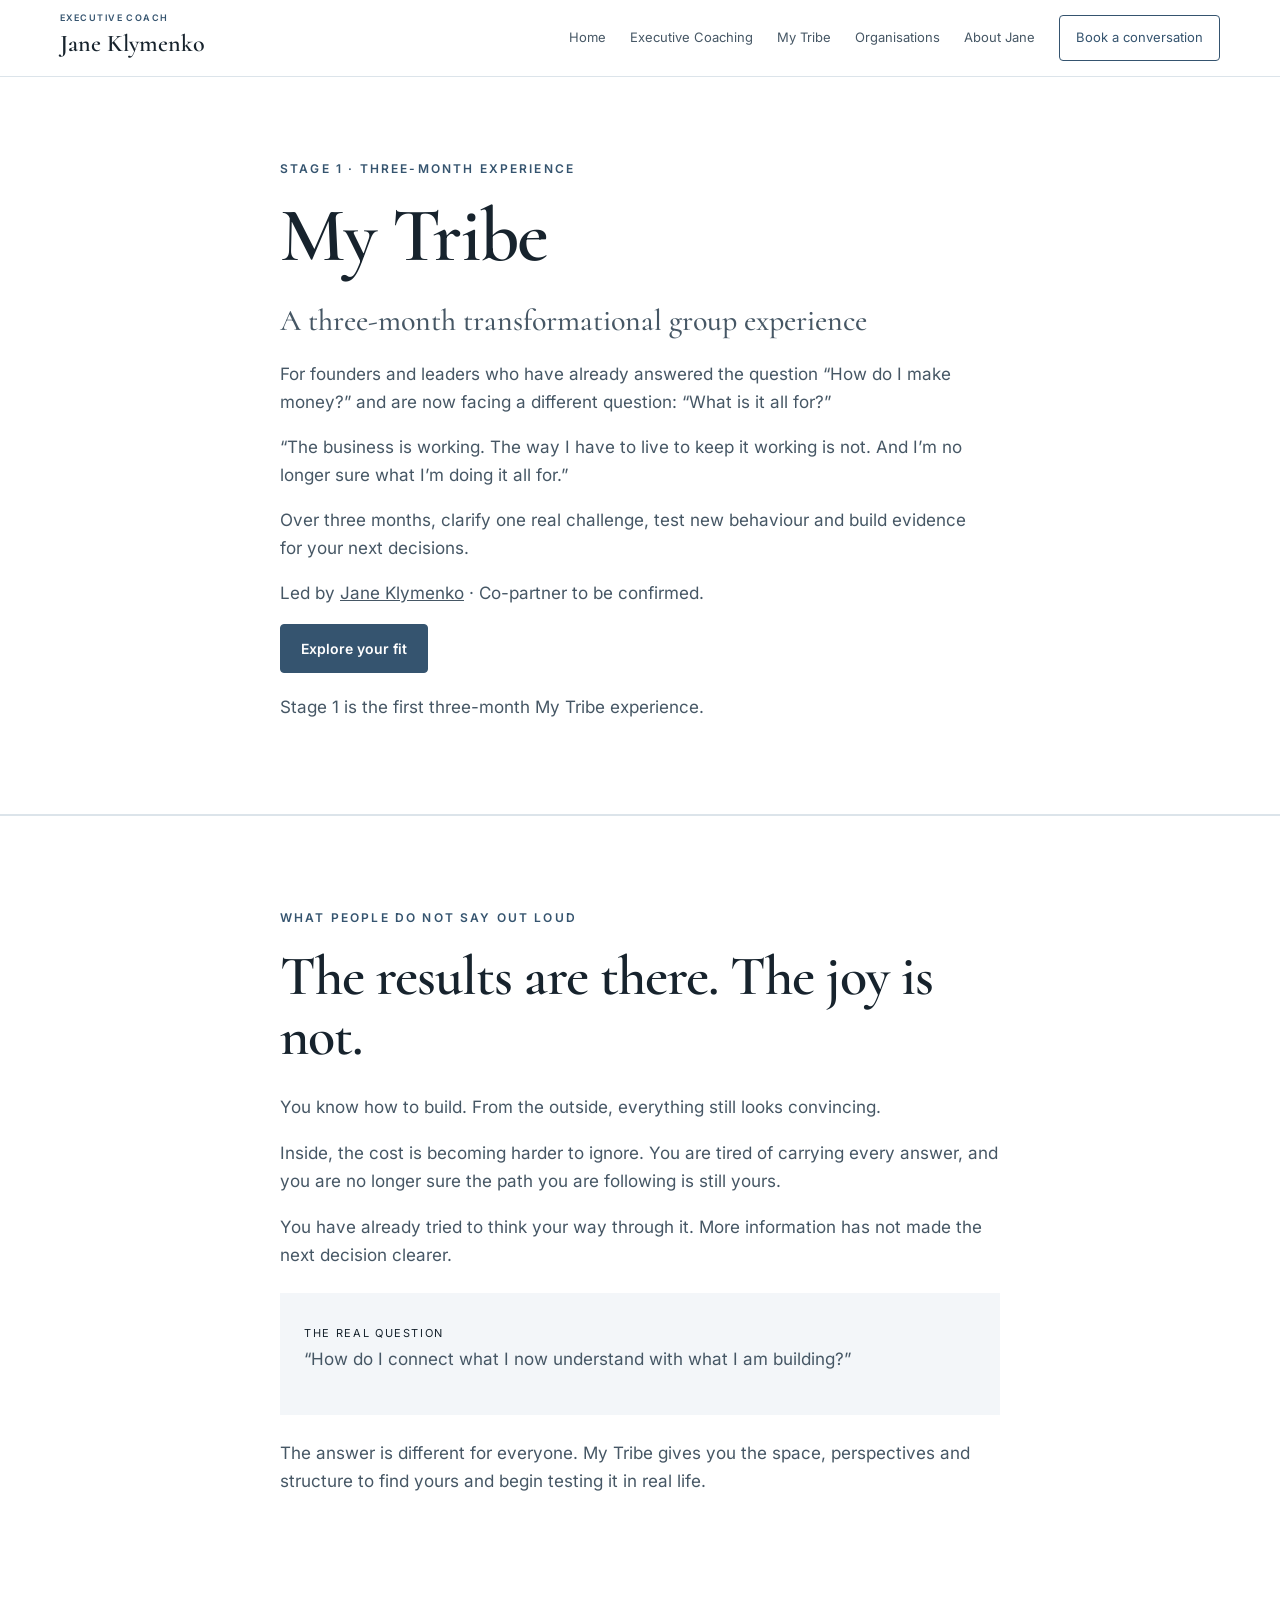
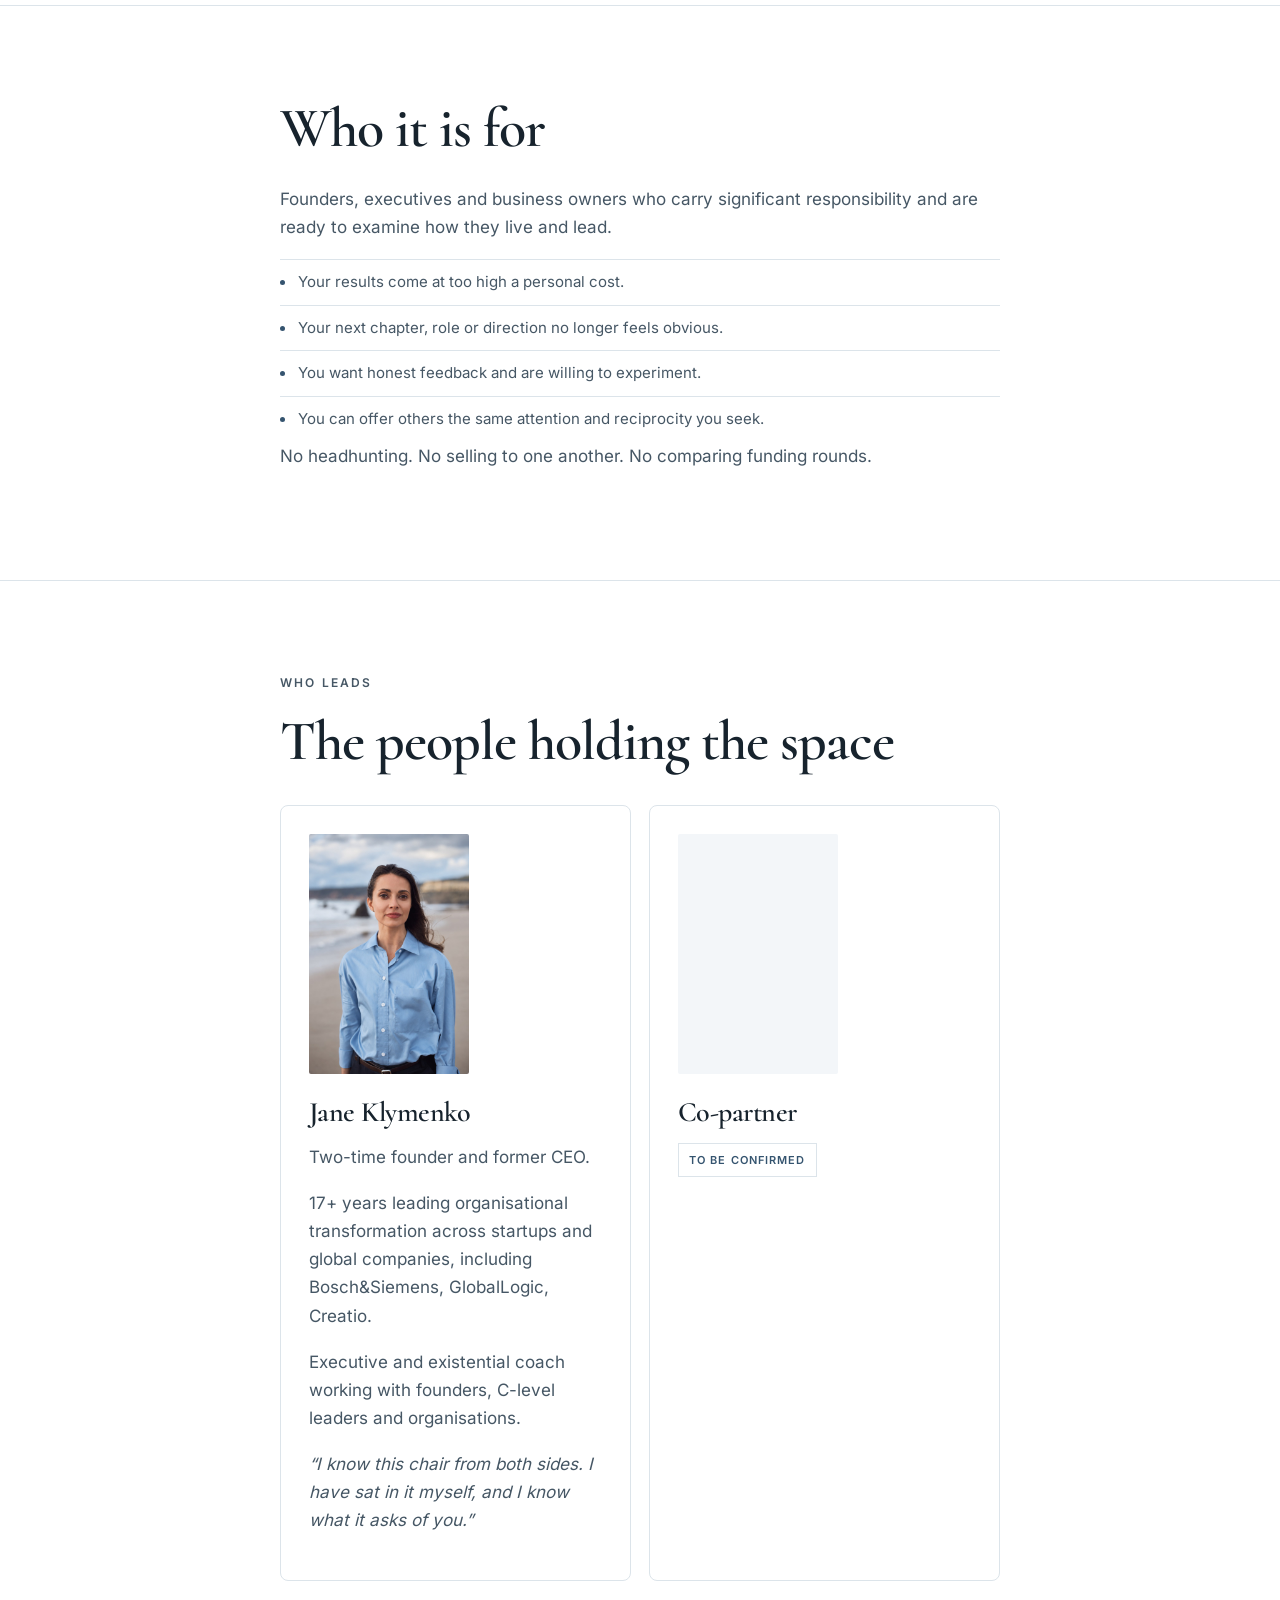
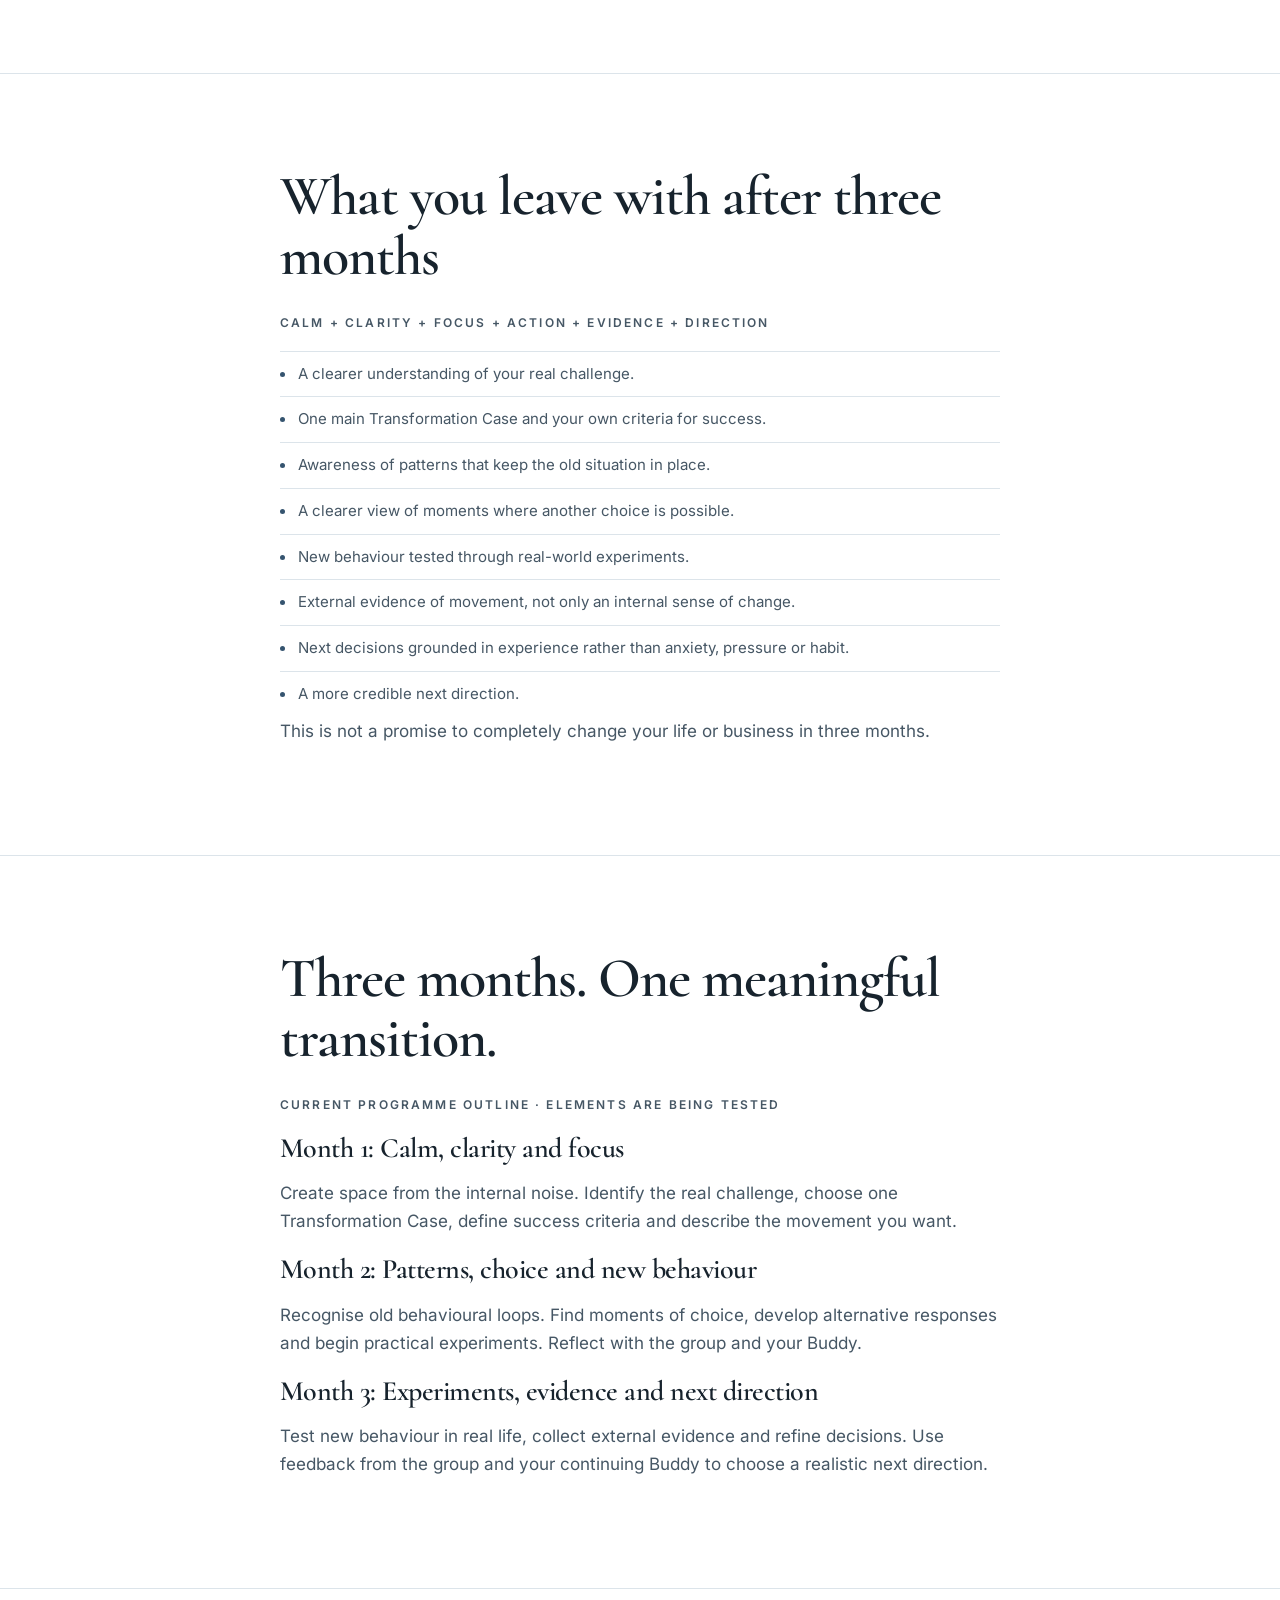
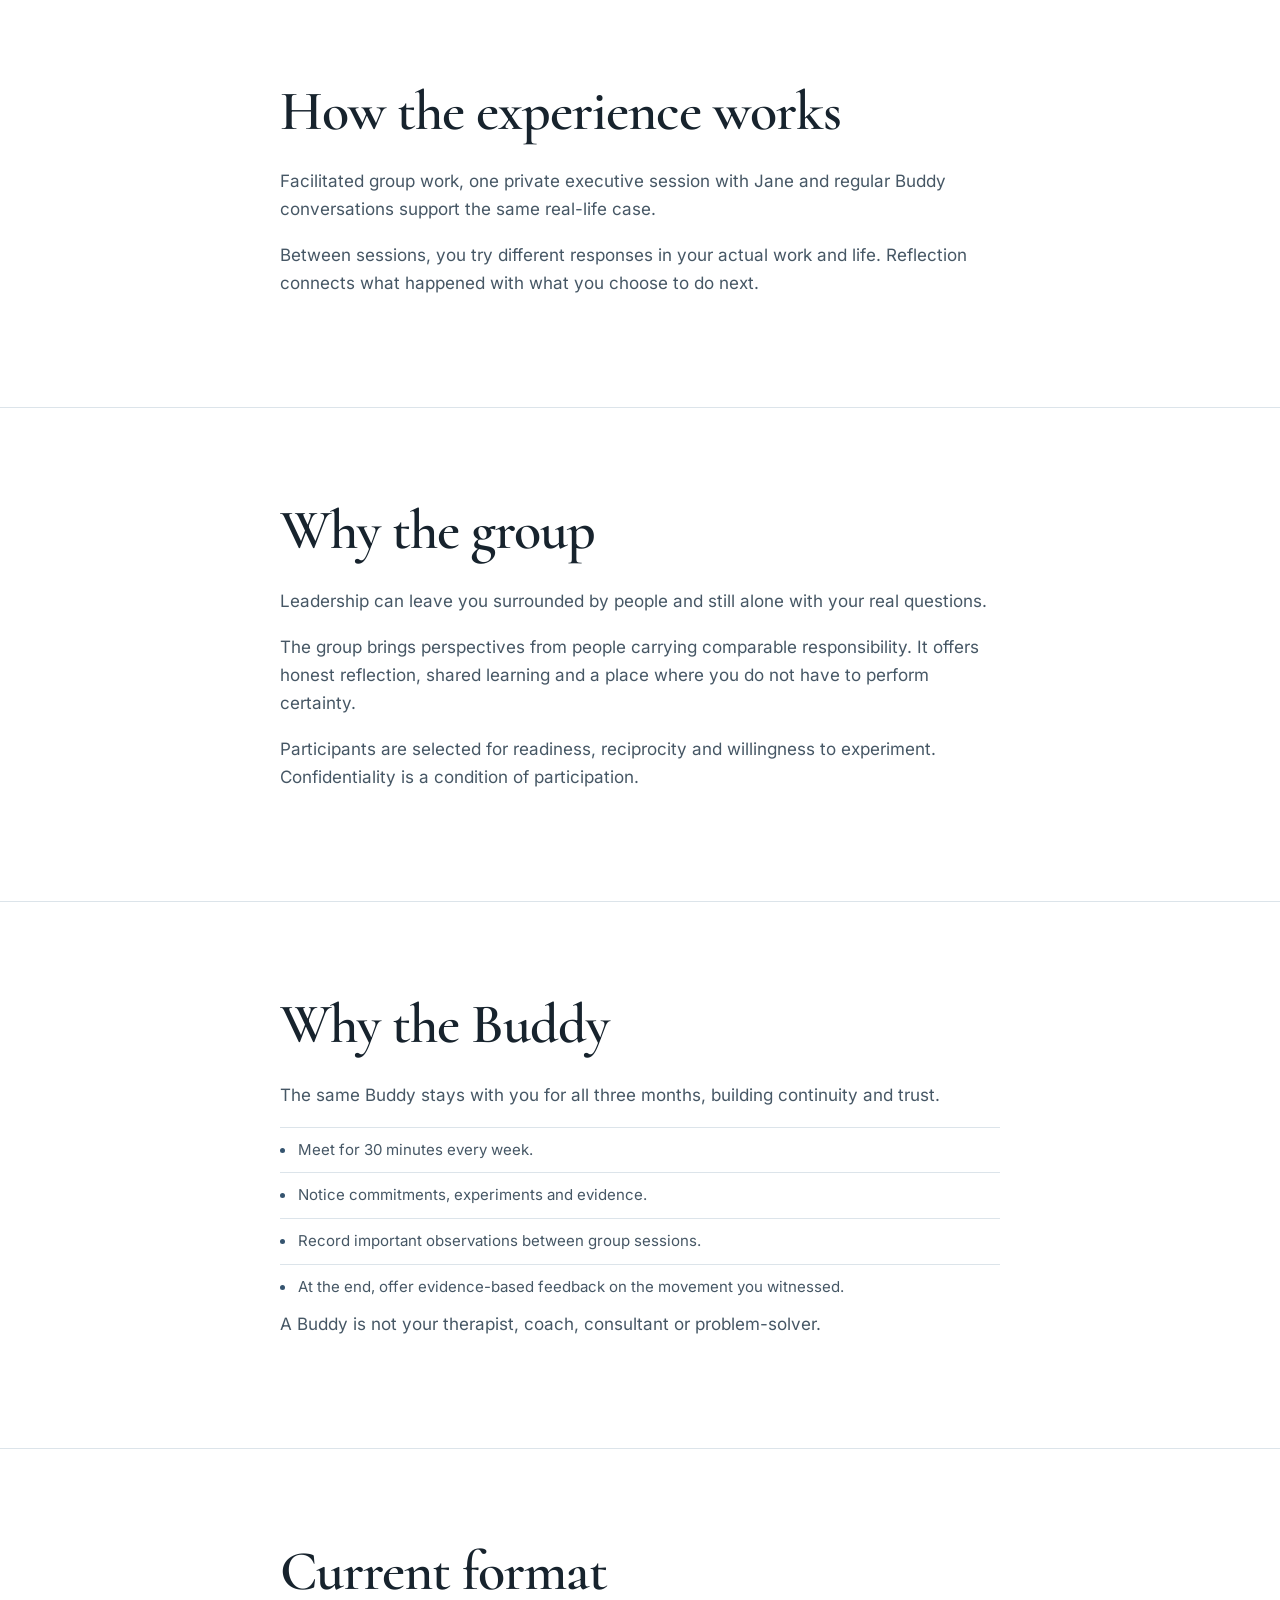
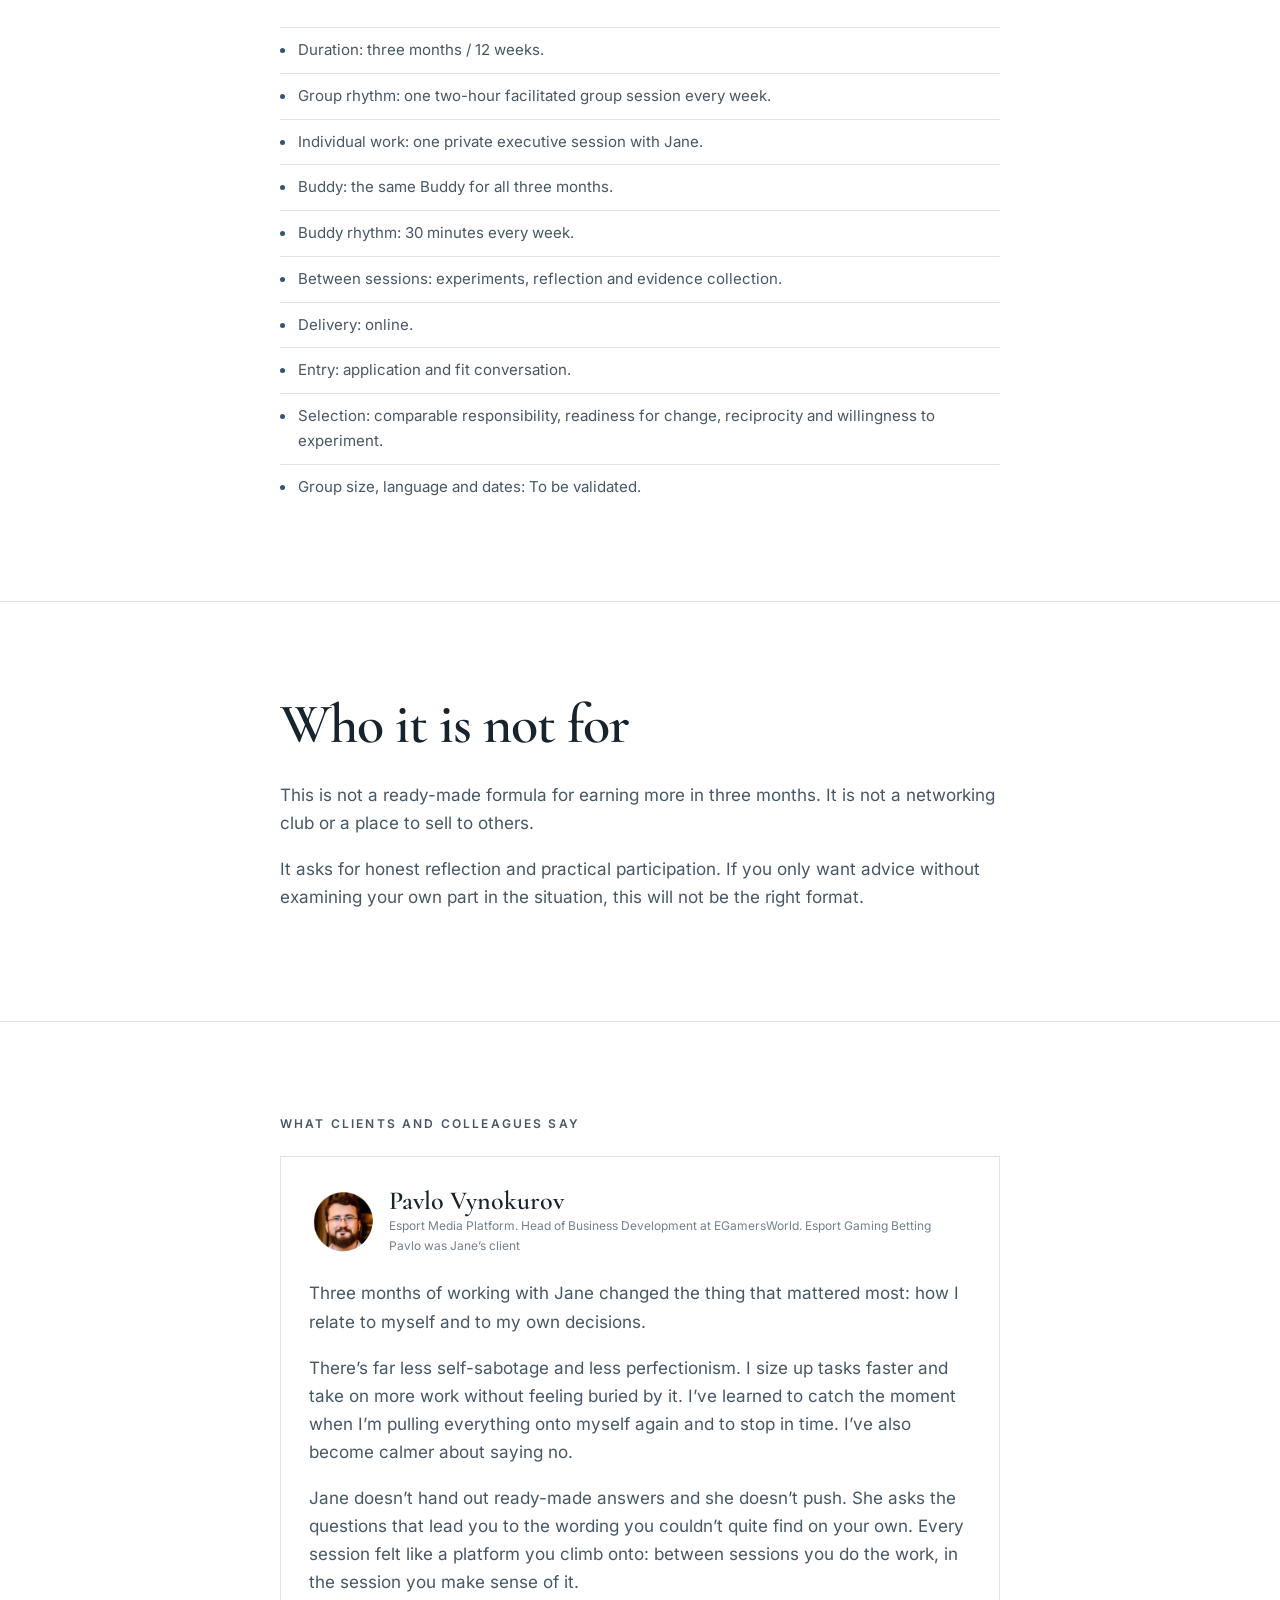
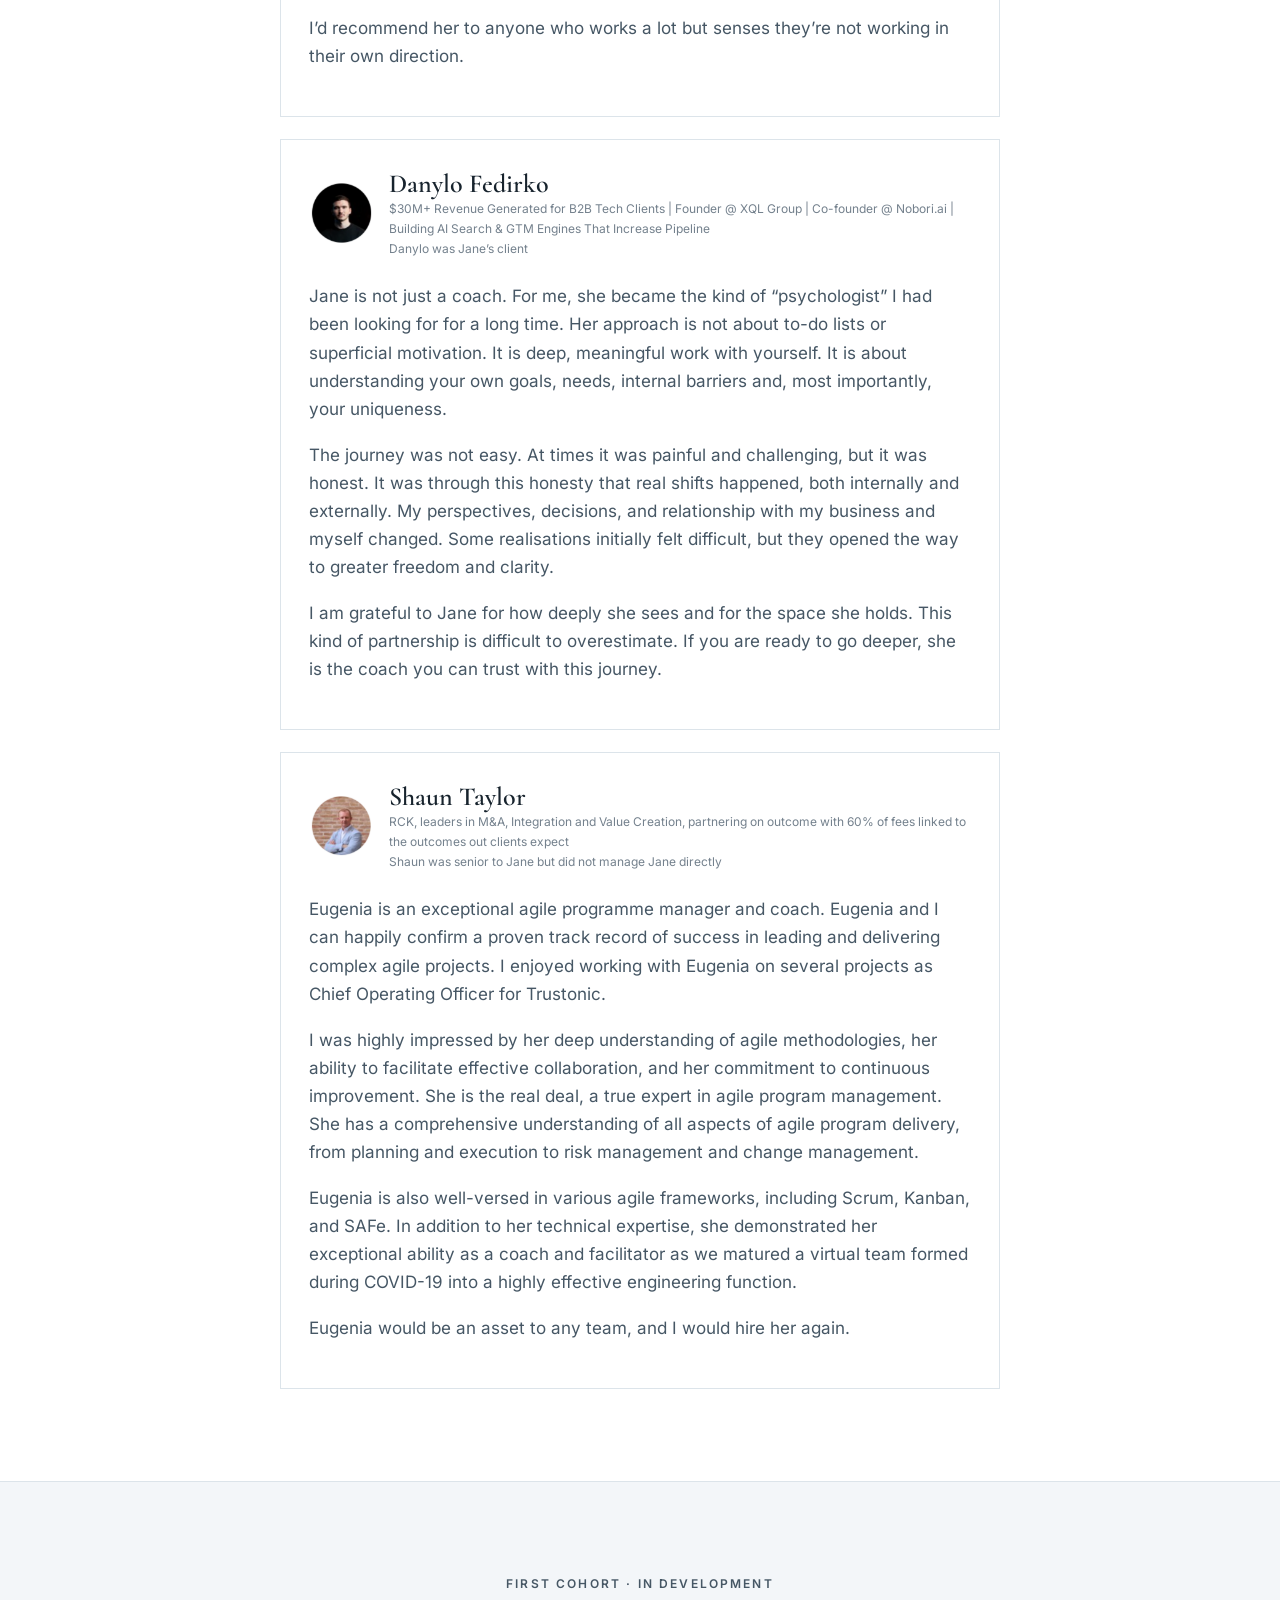
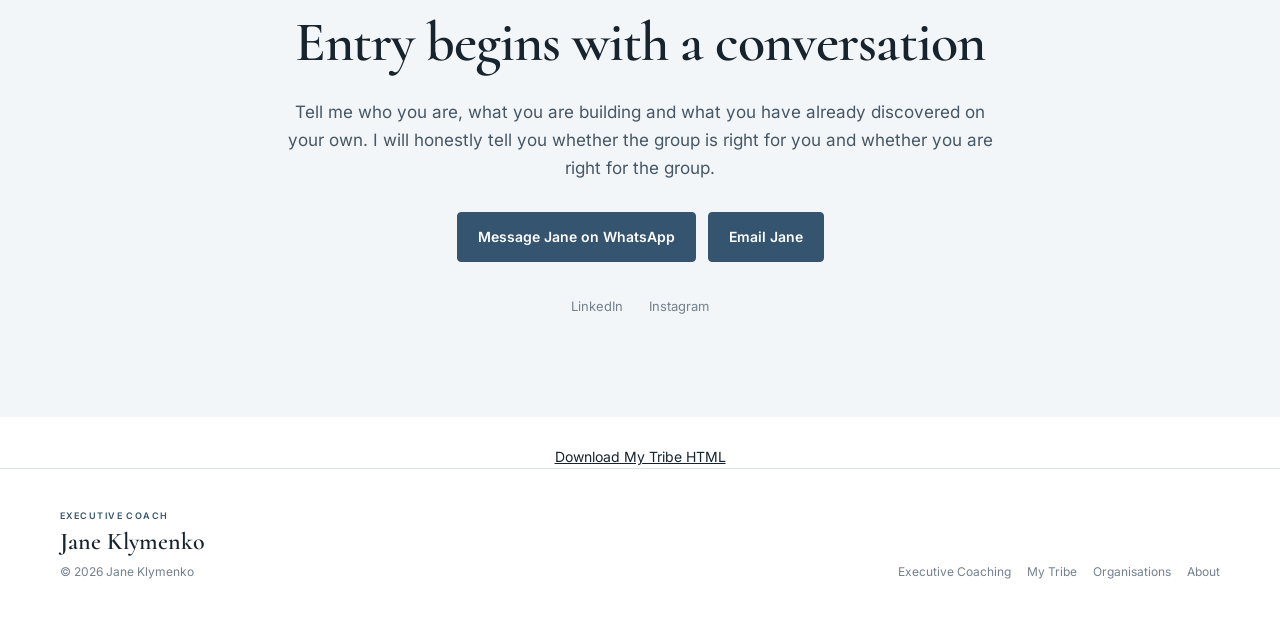
==== my-tribe/index.html @ 8cd1c641 "Restore approved My Tribe page and verified standalone export" ====
<!DOCTYPE html>
<html lang="en"><head><meta charset="utf-8"/><meta content="width=device-width,initial-scale=1" name="viewport"/><title>My Tribe, Stage 1 | Jane Klymenko</title><meta content="Executive coaching, My Tribe and organisational transformation for entrepreneurs and leaders ready to grow without constant over-effort." name="description"/><meta content="#35546f" name="theme-color"/><link href="data:image/svg+xml,%3Csvg xmlns='http://www.w3.org/2000/svg' viewBox='0 0 64 64'%3E%3Crect width='64' height='64' rx='12' fill='%2335546f'/%3E%3Cpath d='M18 18h8v20c0 5-3 8-8 8v-7c2 0 3-1 3-3V18zm18 0h8v20c0 5-3 8-8 8v-7c2 0 3-1 3-3V18z' fill='white'/%3E%3C/svg%3E" rel="icon" type="image/svg+xml"/><style>@font-face {
  font-family: 'Cormorant';
  font-style: italic;
  font-weight: 500;
  font-display: swap;
  src: url([data-uri]) format('truetype');
}
@font-face {
  font-family: 'Cormorant';
  font-style: normal;
  font-weight: 500;
  font-display: swap;
  src: url([data-uri]) format('truetype');
}
@font-face {
  font-family: 'Cormorant';
  font-style: normal;
  font-weight: 600;
  font-display: swap;
  src: url([data-uri]) format('truetype');
}
@font-face {
  font-family: 'Inter';
  font-style: normal;
  font-weight: 400;
  font-display: swap;
  src: url([data-uri]) format('truetype');
}
@font-face {
  font-family: 'Inter';
  font-style: normal;
  font-weight: 500;
  font-display: swap;
  src: url([data-uri]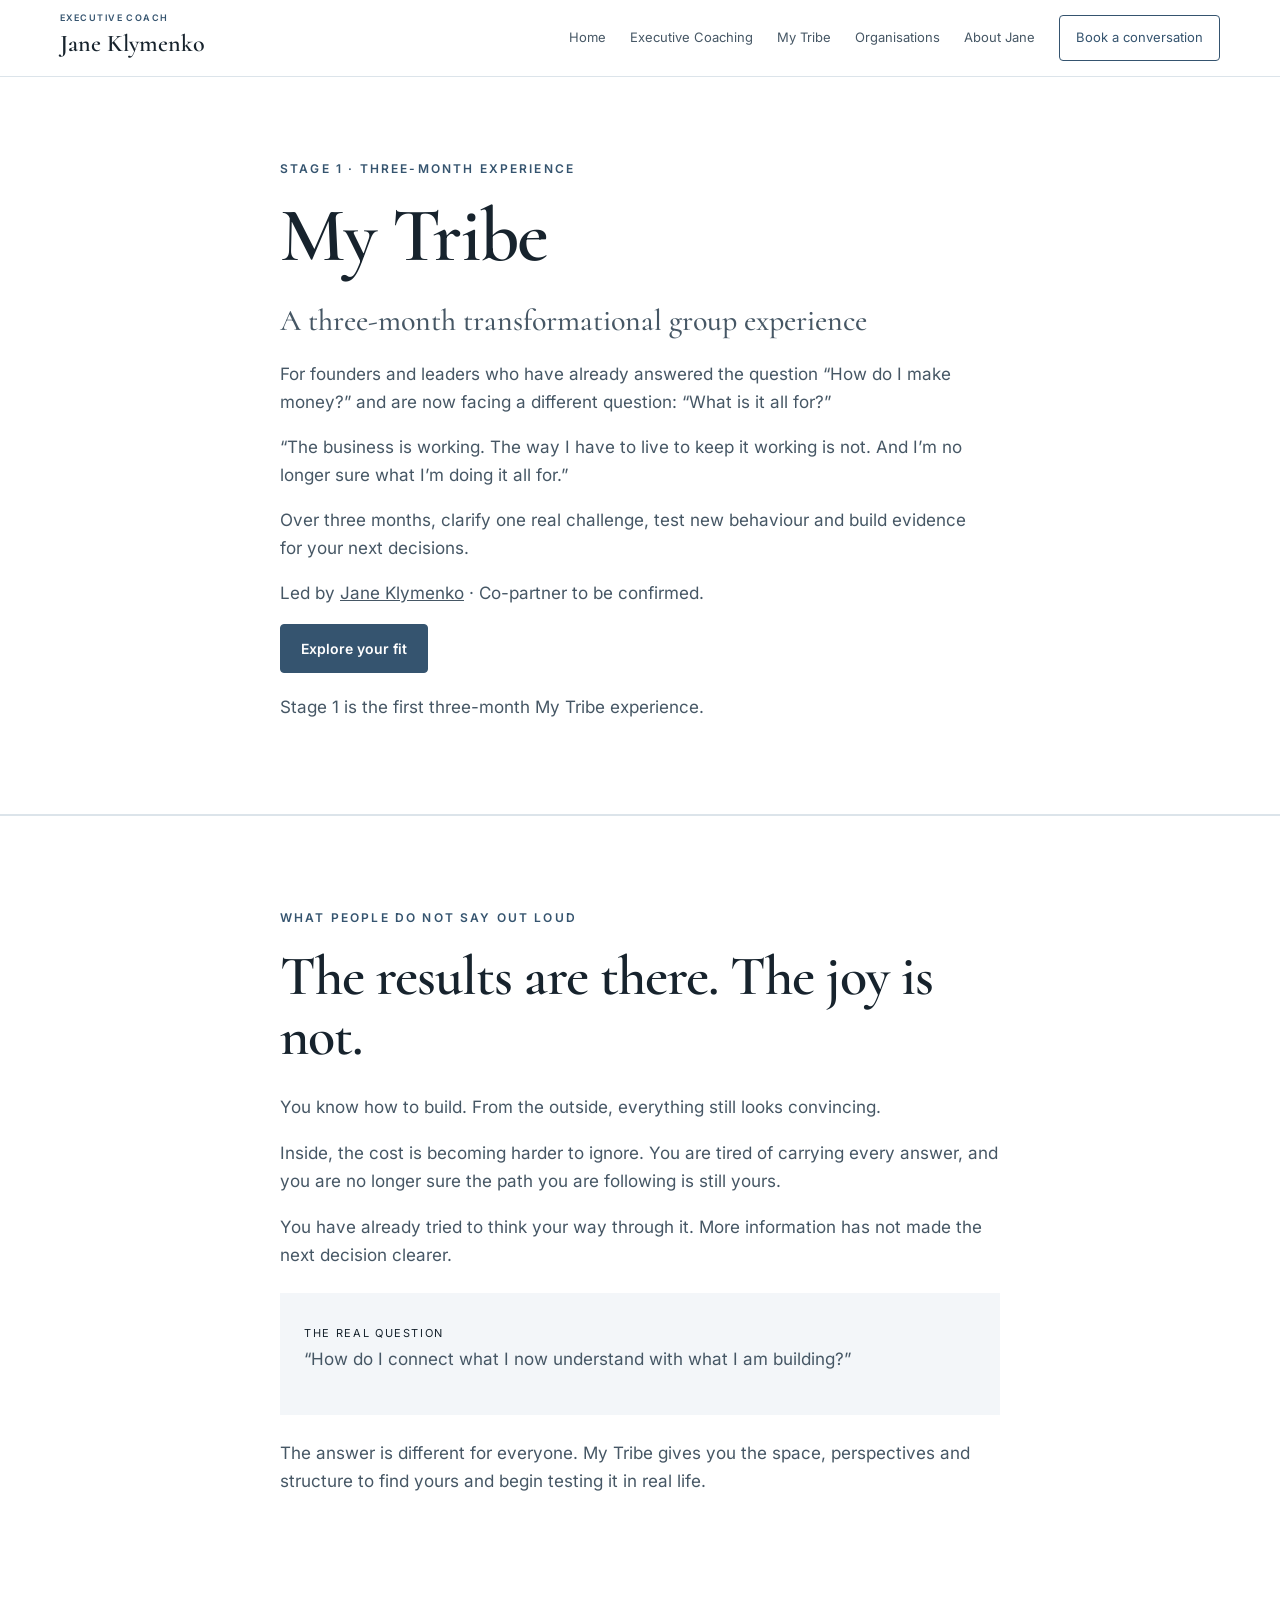
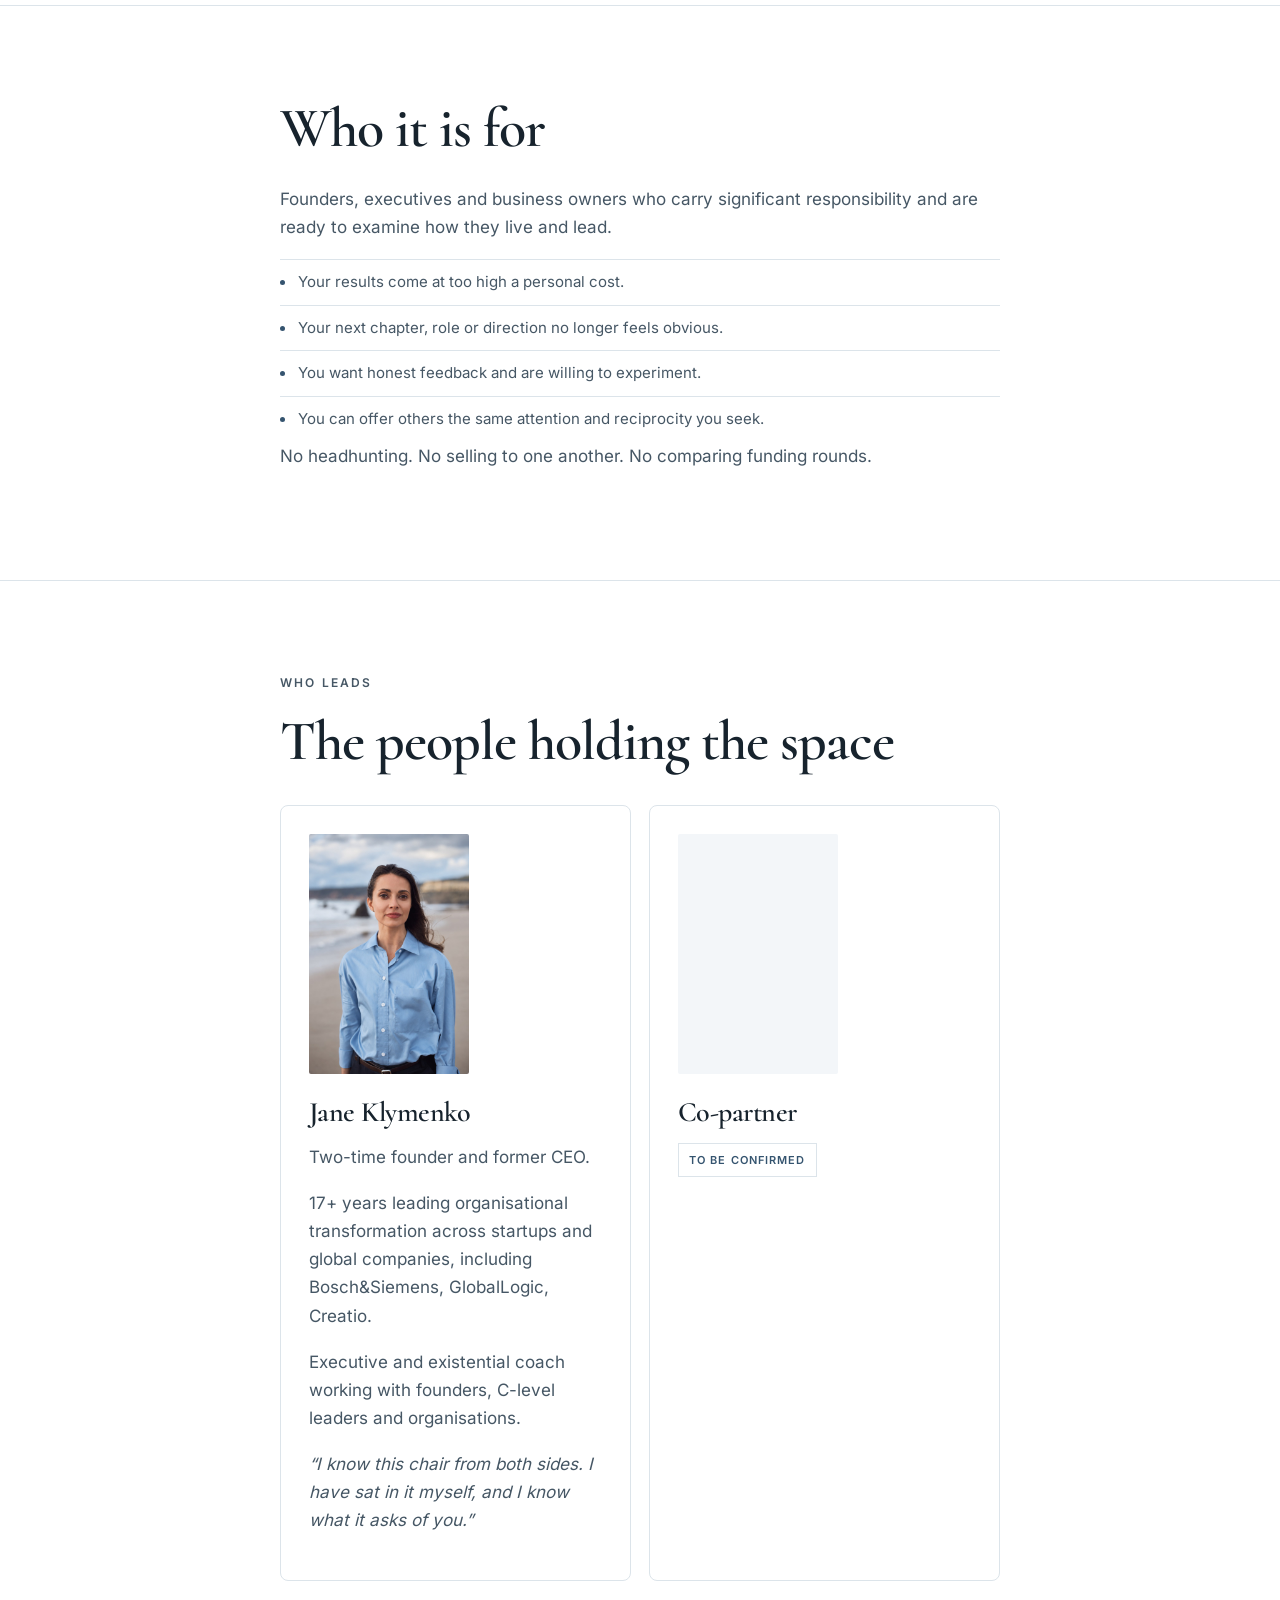
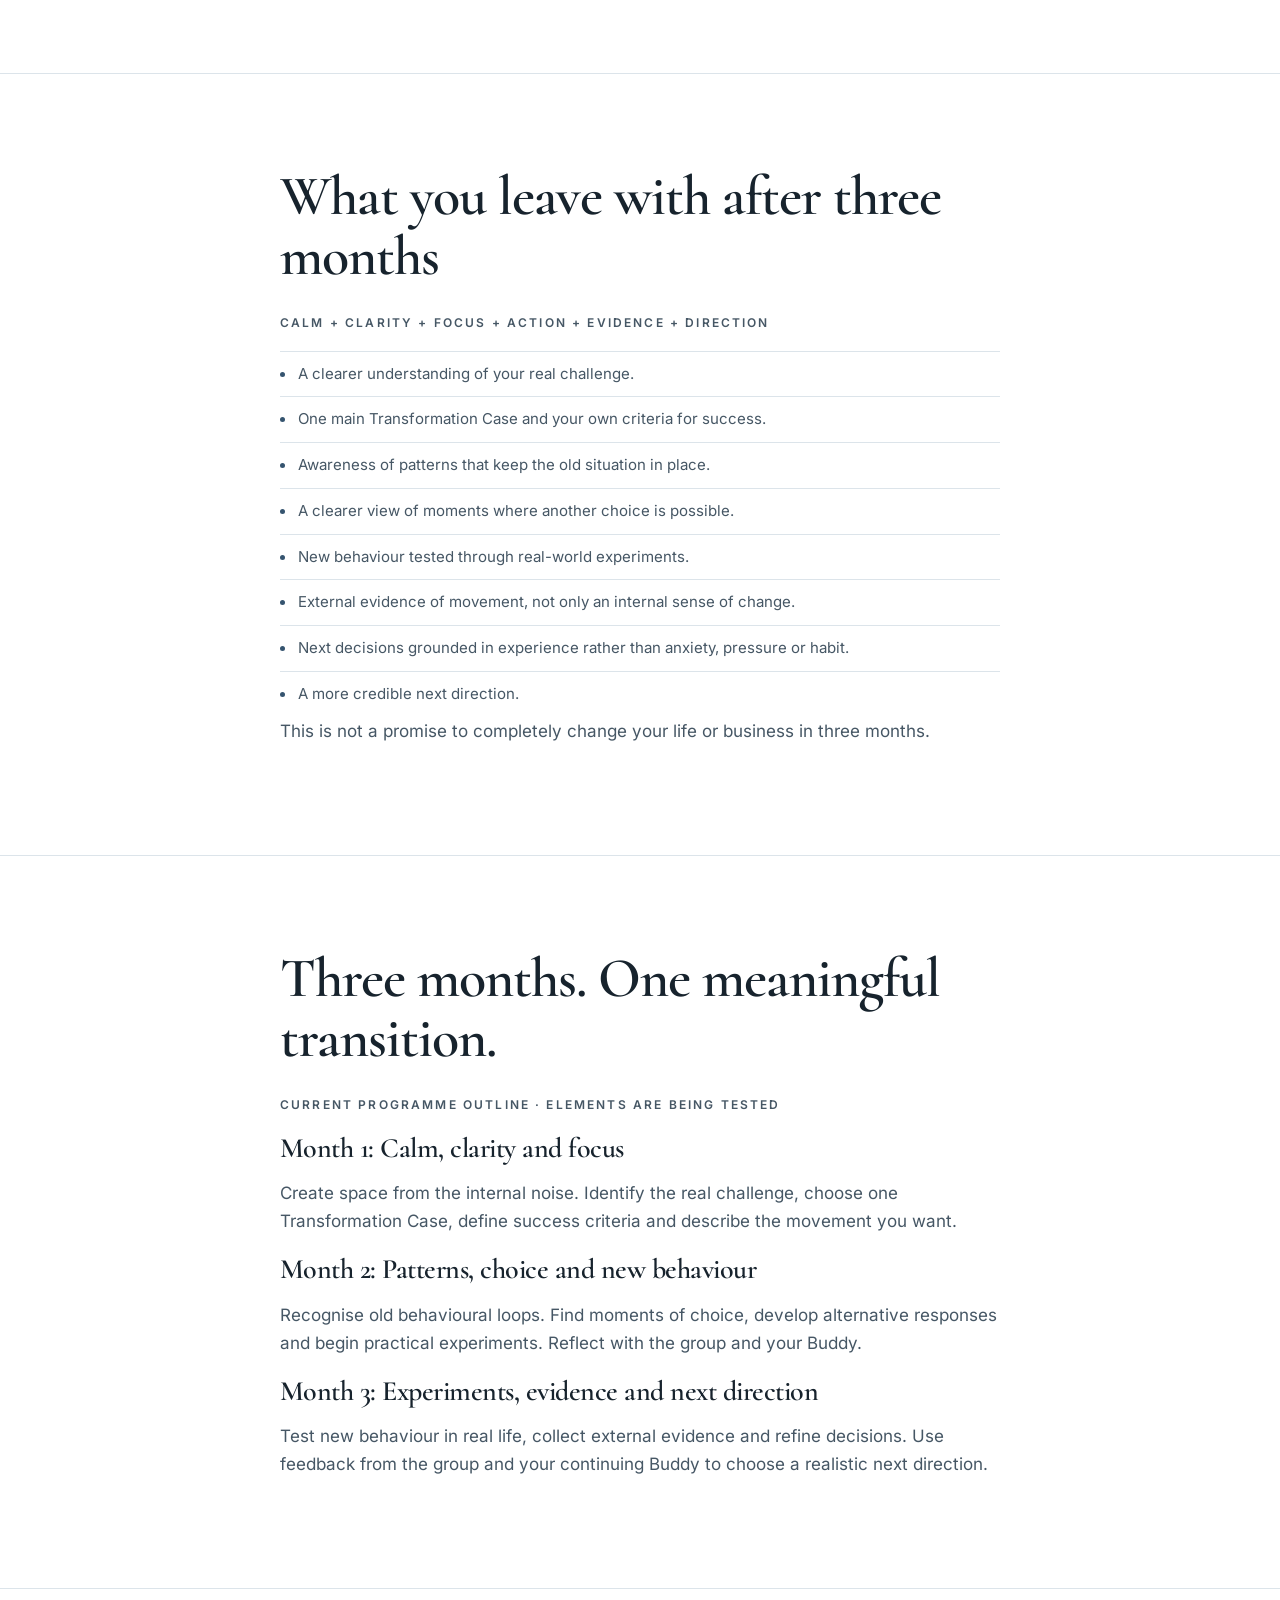
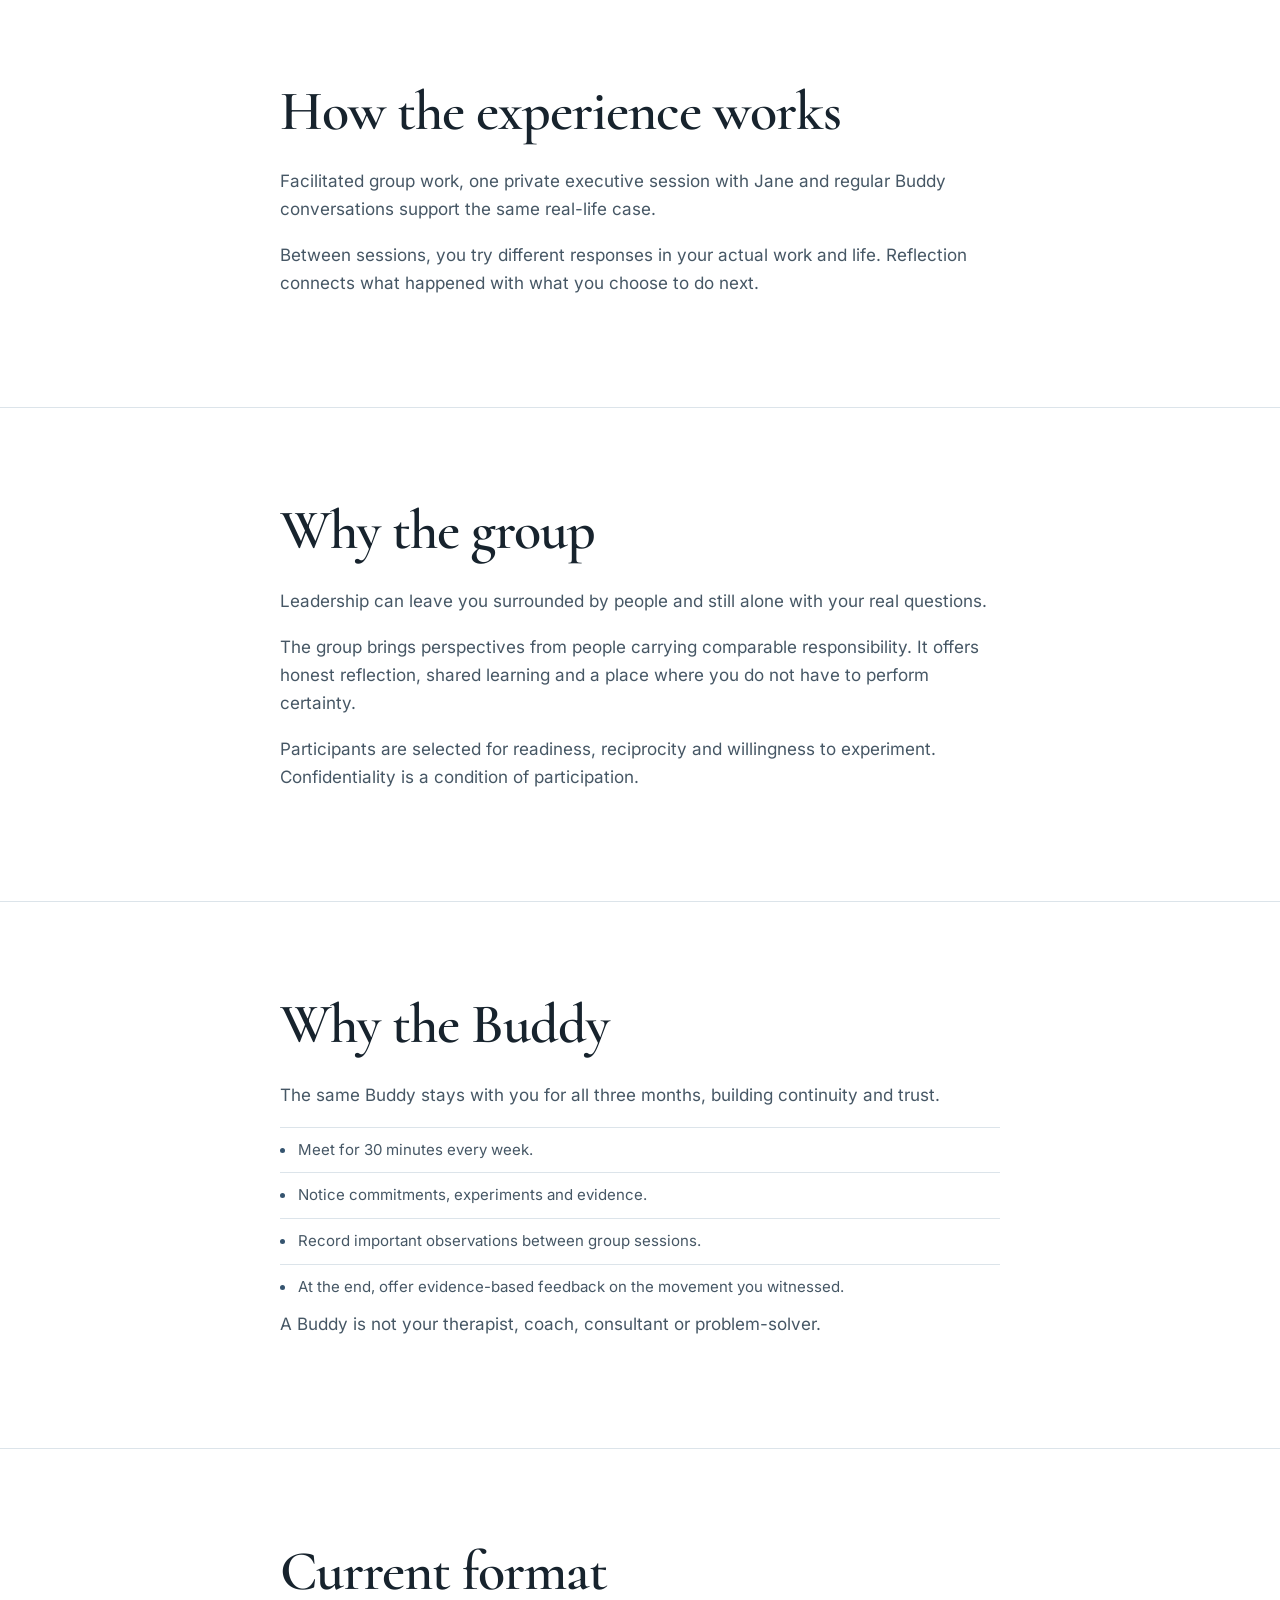
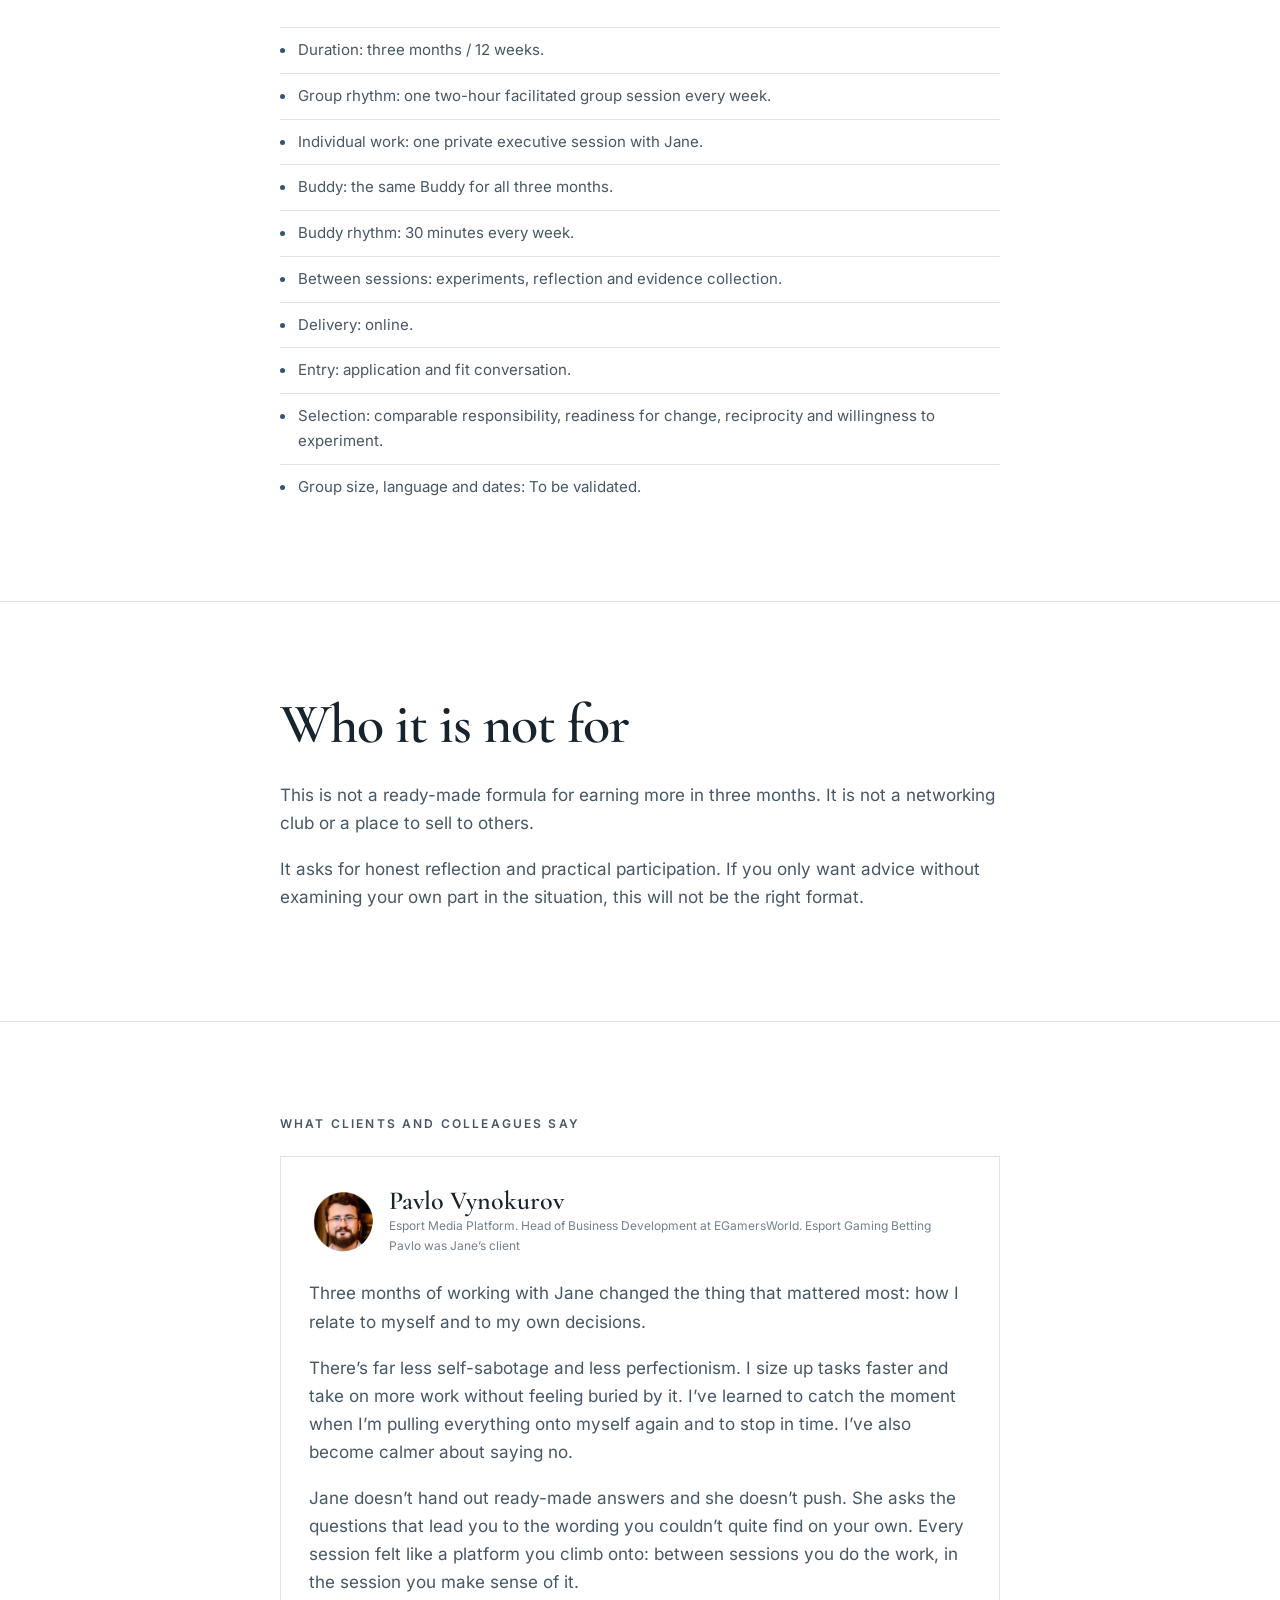
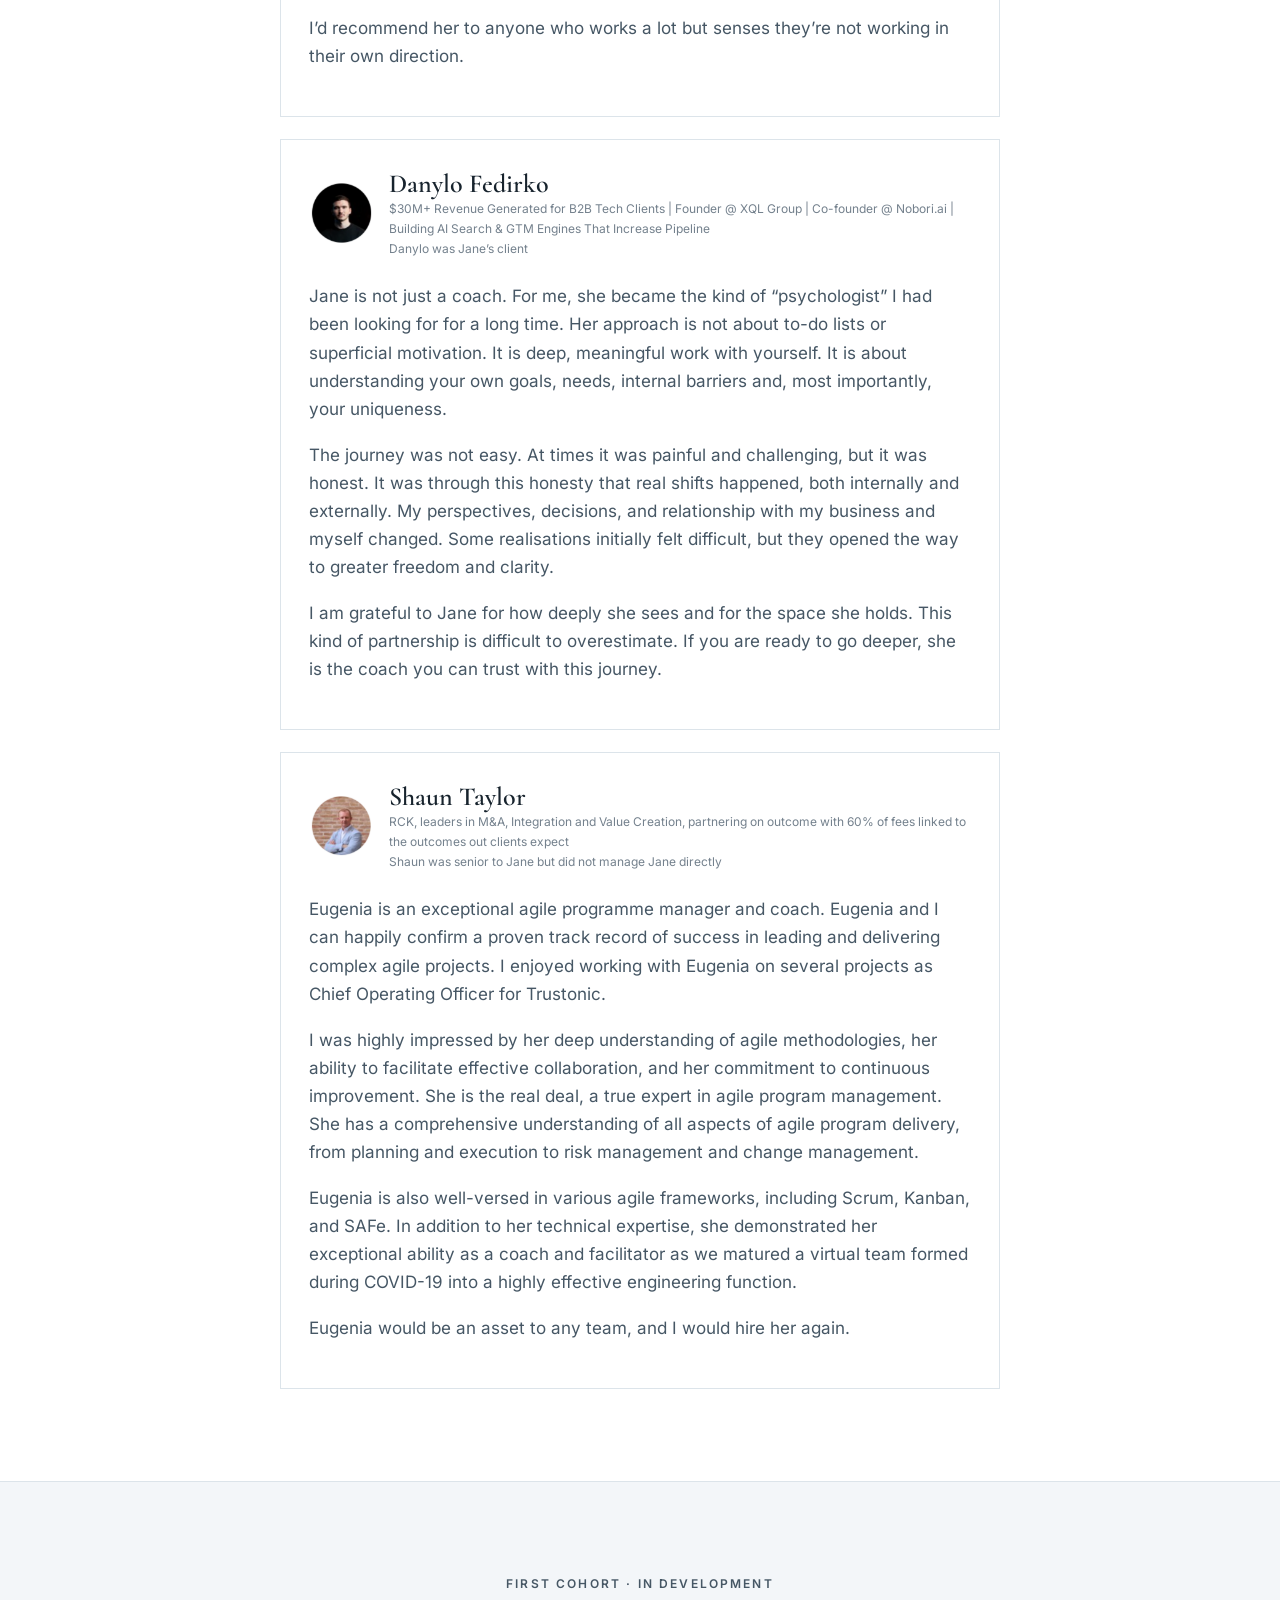
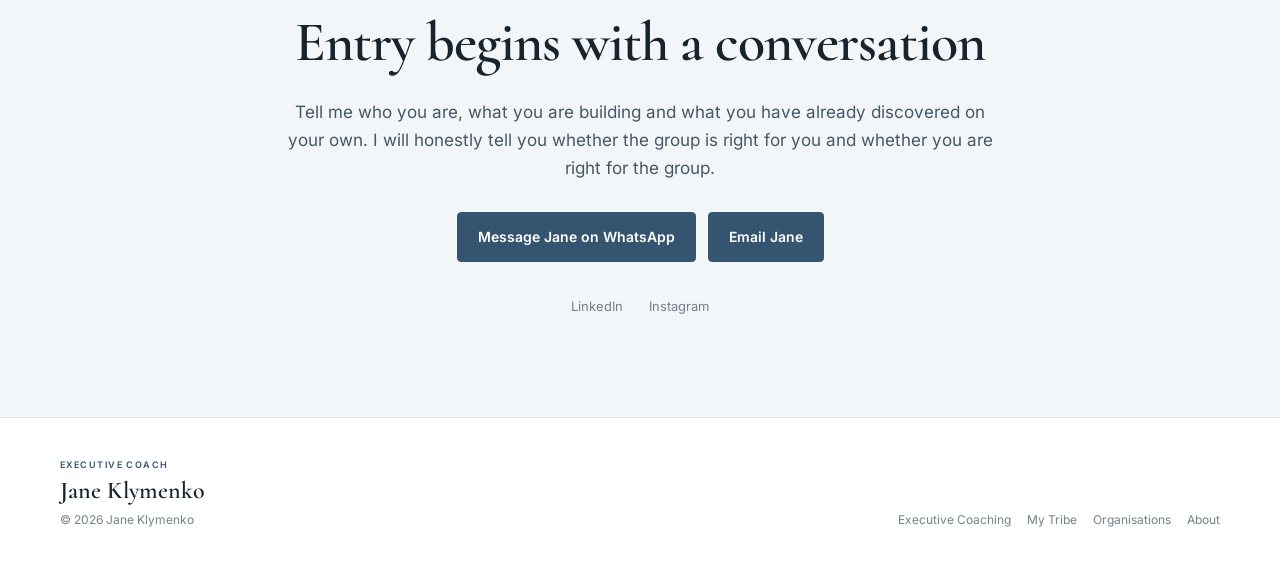
